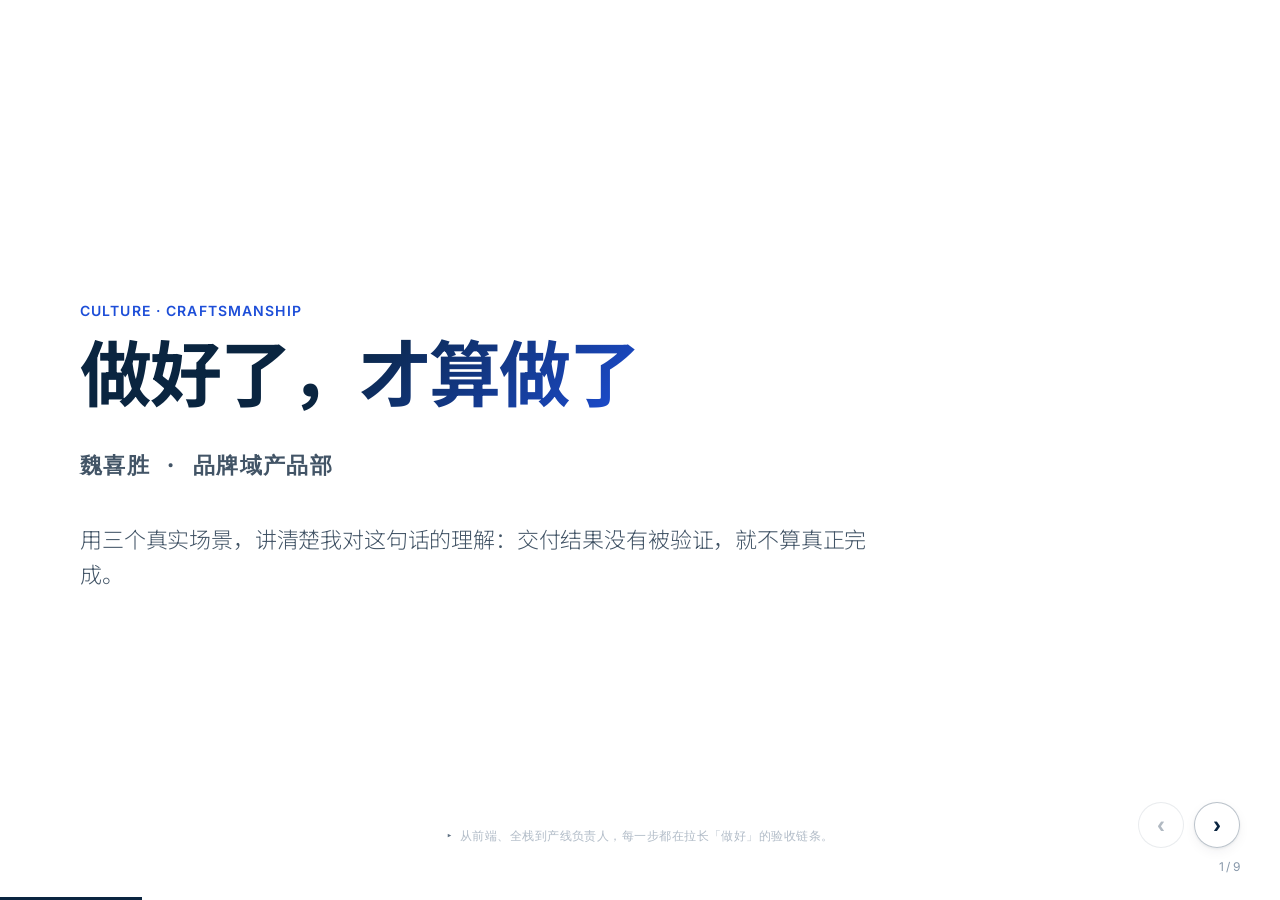
==== annual-culture-well-done/index.html @ 6f16fa6c "✨ feat: 更新现场验证和适配资源内容，提升异常处理能力 - 修改了现场验证部分，强调在正式生产时的快速问题修正和现场培训。 - 更新了适配资源的描述，强调操作手册和问题清单的重要性，以确保现场人" ====
<!DOCTYPE html>
<html lang="zh-CN" data-themes="corporate-clean,editorial-serif,minimal-white">
<head>
<meta charset="utf-8">
<meta name="viewport" content="width=device-width,initial-scale=1">
<title>做好了才算做了</title>
<link rel="stylesheet" href="../assets/fonts.css">
<link rel="stylesheet" href="../assets/base.css">
<link rel="stylesheet" id="theme-link" href="../assets/themes/corporate-clean.css">
<link rel="stylesheet" href="../assets/animations/animations.css">
<link rel="stylesheet" href="style.css">
</head>
<body class="tpl-presenter-mode-reveal">
<div class="deck">

<!-- 1 -->
<section class="slide" data-title="封面">
  <p class="speaker-cue">从前端、全栈到产线负责人，每一步都在拉长「做好」的验收链条。</p>
  <p class="kicker">culture · craftsmanship</p>
  <h1 class="h1 anim-fade-up" data-anim="fade-up">做好了，<span class="gradient-text">才算做了</span></h1>
  <p class="cover-byline mono mt-m">魏喜胜 · 品牌域产品部</p>
  <p class="lede mt-m">用三个真实场景，讲清楚我对这句话的理解：交付结果没有被验证，就不算真正完成。</p>
  <div class="deck-footer deck-footer-num-only">
    <span class="slide-number" data-current="1" data-total="9"></span>
  </div>
  <aside class="notes">
    <p>从前端到全栈，再到产线负责人，我越来越能感受到：工作不是把自己那一段做完就结束。代码写了、版本发了、文档交了，都只是过程。真正要看的，是交付结果有没有被验证，现场问题有没有减少，团队后续能不能继续复用。</p>
  </aside>
</section>

<!-- 2 -->
<section class="slide" data-title="主线">
  <p class="speaker-cue">角色边界不断扩大，交付标准也随之升级。</p>
  <p class="kicker">one line</p>
  <h2 class="h2 anim-fade-up" data-anim="fade-up">一条主线：<br><span class="accent">从完成动作，到交付结果</span></h2>
  <div class="grid g3narrow mt-l">
    <div class="card card-accent">
      <h4>前端阶段</h4>
      <p class="dim">从页面可用，走向代码质量规范，让问题在审查阶段提前暴露。</p>
    </div>
    <div class="card card-accent">
      <h4>全栈阶段</h4>
      <p class="dim">从功能实现，走向接口、部署、联调和上线检查的交付闭环。</p>
    </div>
    <div class="card card-accent">
      <h4>产线负责人阶段</h4>
      <p class="dim">从系统上线，走向现场验证、异常处理和持续响应。</p>
    </div>
  </div>
  <div class="quote-block mt-l">
    <p>我的理解是：做好不是完成动作，而是让后续环节少承接问题。</p>
  </div>
  <aside class="notes">
    <p>这几年我对“做好”的理解不是一下子变出来的，而是被一个个项目推着变的。前端阶段，不能只看页面能不能跑；全栈阶段，不能只看代码能不能写出来；到产线负责人阶段，更不能只看软件有没有装上。每往后走一步，我都发现自己需要对更完整的交付结果负责。</p>
  </aside>
</section>

<!-- 3 -->
<section class="slide" data-title="前端案例">
  <p class="speaker-cue">第一个例子：代码审查规范要进入执行，而不是停留在文档。</p>
  <p class="kicker">case 01 · frontend</p>
  <h2 class="h2 anim-fade-up" data-anim="fade-up">前端案例：<br><span class="accent">代码审查规范不能停在“发文档”</span></h2>
  <div class="compare">
    <div class="col bad">
      <h5>▼ 只做到“完成动作”</h5>
      <ul>
        <li>规范写好了，但团队只停留在“知道有这份文档”。</li>
        <li>审查时仍依赖个人经验，遗漏点不容易暴露。</li>
        <li>类似问题换个需求还会再出现一次。</li>
      </ul>
    </div>
    <div class="col good">
      <h5>▲ 推动规范进入执行</h5>
      <ul>
        <li>统一代码审查目标、流程、工具和检查清单。</li>
        <li>结合真实需求演示清单填写，减少理解偏差。</li>
        <li>试点期持续答疑和收集反馈，推动规范优化。</li>
      </ul>
    </div>
  </div>
  <div class="quote-block mt-l">
    <p>这一阶段的“做好”：把个人经验转化为团队可执行的质量规范。</p>
  </div>
  <aside class="notes">
    <p>代码审查规范这件事，如果只是把文档写出来、发到群里，就容易停留在动作完成。但真正到需求里，大家还是可能按自己的习惯审，遗漏点仍然存在。</p>
    <p>所以我没有只停在发文档，而是做了宣贯，讲目标、流程和工具，也用真实需求演示审查清单怎么填。后面试点时，有人问怎么判断、怎么记录、怎么处理边界问题，我也继续答疑和收反馈。这个例子让我意识到，前端阶段的“做好”，就是让质量规范真正进入团队执行。</p>
  </aside>
</section>

<!-- 4 -->
<section class="slide" data-title="全栈案例">
  <p class="speaker-cue">第二个例子：全栈交付要关注完整链路，不只看代码产出。</p>
  <p class="kicker">case 02 · full-stack</p>
  <h2 class="h2 anim-fade-up" data-anim="fade-up">全栈案例：<br><span class="accent">N 元换购的交付闭环</span></h2>
  <div class="compare">
    <div class="col bad">
      <h5>▼ 刚转全栈暴露的问题</h5>
      <ul>
        <li>后端接口可以实现，但初期对接口边界考虑不足。</li>
        <li>前后端独立推进，容易低估联调和排错时间。</li>
        <li>部署资料分散，遇到问题时查环境、查配置都耗时间。</li>
      </ul>
    </div>
    <div class="col good">
      <h5>▲ 补齐交付闭环</h5>
      <ul>
        <li>用 AI 提升开发效率，同时对关键逻辑逐段校验。</li>
        <li>提前梳理接口字段、异常返回和联调步骤。</li>
        <li>后续再做全栈任务时，先预留调试缓冲和上线检查。</li>
      </ul>
    </div>
  </div>
  <div class="quote-block mt-l">
    <p>这一阶段的“做好”：不只完成开发，还要把联调、部署和上线检查纳入交付范围。</p>
  </div>
  <aside class="notes">
    <p>N 元换购是我刚入新部门后的第一个全栈项目。当时我很明显感觉到，前端转全栈的难点不是“能不能写后端代码”，而是接口边界、部署环境、联调顺序这些内容有没有提前想清楚。</p>
    <p>这个项目里暴露过一些具体问题，比如调试时间预估不足、资源文档分散、问题定位链路较长。后来我用 AI 提升开发效率，但关键逻辑还是自己逐段校验；同时把接口字段、异常返回、联调步骤、上线检查这些内容补进清单里。项目按期收尾，但更重要的是，我知道下一次不能再只按“代码开发量”估交付难度。</p>
  </aside>
</section>

<!-- 5 -->
<section class="slide" data-title="石湾案例">
  <p class="speaker-cue">第三个例子：产线系统不是只管软件页面，而是要保证产品身份关系不出错。</p>
  <p class="kicker">case 03 · owner</p>
  <h2 class="h2 anim-fade-up" data-anim="fade-up">产线负责人案例：<br><span class="accent">石湾五码合一现场验证</span></h2>
  <div class="compare">
    <div class="col bad">
      <h5>▼ 现场能感知的问题</h5>
      <ul>
        <li>系统要把瓶、盒、箱、垛的编码关系采准，类似给每件产品建立“身份证关系”。</li>
        <li>1 月出现约 1700 箱数据上传失败，问题到上传阶段才暴露。</li>
        <li>箱子已经码垛后再发现异常，现场就要搬运、拆封、返工。</li>
      </ul>
    </div>
    <div class="col good">
      <h5>▲ 我当时做的处理</h5>
      <ul>
        <li>先把旧数据范围限定在 2026/1/7 - 1/8，避免无关数据干扰处理。</li>
        <li>推动异常从“上传后发现”前移到“采集/关联阶段识别”。</li>
        <li>对重码、超码等问题补充剔除、报警和重传处理，减少后段集中返工。</li>
      </ul>
    </div>
  </div>
  <aside class="notes">
    <p>石湾这个案例，如果不用产线术语讲，其实就是一件事：系统要把每瓶酒、每盒酒、每箱酒、每个垛的身份关系采准确。这个关系一错，后面不是页面报个错那么简单，而是现场可能要拆箱、换箱、重新采集、重新上传。</p>
    <p>复盘里有一个很典型的片段：1 月 7 日到 8 日，工厂反馈有大批量纸箱数据上传失败，后来确认大约 1700 箱受影响。最麻烦的是，问题不是在采集时马上暴露，而是到上传阶段才集中暴露；这时很多箱子已经码垛，现场要搬运、拆封、返工。这个片段让我特别明显地感受到，产线项目的“做好”不是系统能跑起来，而是异常要尽量前置识别，不能把返工成本留给现场。</p>
  </aside>
</section>

<!-- 6 -->
<section class="slide" data-title="石湾关键动作">
  <p class="speaker-cue">定义问题、厘清边界、适配资源，最后都要让现场少返工、少停顿。</p>
  <p class="kicker">shiwan · key actions</p>
  <h2 class="h2 anim-fade-up" data-anim="fade-up">石湾案例重点：<br><span class="accent">把风险留在上线前</span></h2>
  <div class="grid g3narrow mt-l">
    <div class="card card-accent">
      <h4>① 厘清边界</h4>
      <p class="dim">1 号机设备关系不透明，暂不全量替换；先确保 2 号机可稳定生产。</p>
    </div>
    <div class="card card-accent">
      <h4>② 现场验证</h4>
      <p class="dim">正式跟产当天，围绕高频操作、扫码枪、首箱剔除等问题现场验证并快速修正。</p>
    </div>
    <div class="card card-accent">
      <h4>③ 适配资源</h4>
      <p class="dim">用操作手册、问题清单、午休窗口更新和跟产响应，把交付延伸到现场可持续使用。</p>
    </div>
  </div>
  <div class="quote-block mt-l">
    <p>这一阶段的“做好”：不是功能越多越好，而是让现场少返工、少停顿、少误操作。</p>
  </div>
  <aside class="notes">
    <p>第一类动作是厘清边界。理想上全量替换当然更完整，但 1 号机和电眼、裹包机、现场节拍耦合太深，关键条件没有完全看清。这个时候如果硬上，表面上是完成目标，实际是把风险推给生产。所以我选择先不全量替换，先确保 2 号机可稳定生产。</p>
    <p>第二类动作是现场验证。4 月 1 日正式生产时，我提前到厂更新版本、导入码包，并做了简单培训。当天发现几个很真实的问题：数据替换频繁输入密码会拖慢效率，取消关联弹窗没有自动聚焦会让工人以为输入无效，扫码枪现场使用异常时先人工输入兜底，再利用午休停产窗口修复并更新版本。这些问题都不大，但都直接影响现场使用体验。</p>
    <p>第三类动作是适配资源。软件装上只是开始，还要有操作手册、问题清单、跟产反馈和后续响应。石湾让我真正明白，工业软件不是界面做得完整就算交付，真正关键的是现场人员能顺手使用，异常出现时有人接、有人跟、有人处理。</p>
  </aside>
</section>

<!-- 7 -->
<section class="slide" data-title="信任">
  <p class="speaker-cue">客户是否继续参照，是对交付质量很直接的反馈。</p>
  <p class="kicker">result</p>
  <h2 class="h2 anim-fade-up" data-anim="fade-up">后续项目给了一个<br><span class="accent">明确反馈</span></h2>
  <div class="list-card mt-l">
    <h4>合同里的要求</h4>
    <ul>
      <li>客户新产线合同中明确要求：<strong>软件 UI 及基本功能参照石湾小酒线五码合一软件</strong>。</li>
      <li>这不是口头表扬，而是后续项目直接写进要求里的参照。</li>
      <li>对团队而言，石湾也成为后续产线方案继续优化的基础。</li>
    </ul>
  </div>
  <div class="quote-block mt-l">
    <p>一次交付如果能被后续项目参照，说明它留下了可验证、可延续的结果。</p>
  </div>
  <aside class="notes">
    <p>石湾做完之后，后续新产线合同里出现了一个很具体的信号：软件 UI 和基本功能参照石湾小酒线五码合一软件。这个反馈比一句“做得不错”更实在，因为它写进了后续项目要求里。</p>
    <p>它不代表石湾已经完美，但说明这次交付留下了可以被客户和团队继续使用的结果。对我来说，这就是“做好了才算做了”比较落地的反馈。</p>
  </aside>
</section>

<!-- 8 -->
<section class="slide" data-title="方法">
  <p class="speaker-cue">回到米多人的基本方法：定义问题、厘清边界、适配资源。</p>
  <p class="kicker">principle</p>
  <h2 class="h2 anim-fade-up" data-anim="fade-up">回到三个基本动作：<br><span class="accent">定义问题 · 厘清边界 · 适配资源</span></h2>
  <div class="grid g3narrow mt-l">
    <div class="card card-accent">
      <h4>定义问题</h4>
      <p class="dim">先判断真正要解决的是代码问题、联调问题，还是现场结果问题。</p>
    </div>
    <div class="card card-accent">
      <h4>厘清边界</h4>
      <p class="dim">哪些必须负责到底，哪些需要阶段推进，先讲清楚再执行。</p>
    </div>
    <div class="card card-accent">
      <h4>适配资源</h4>
      <p class="dim">到厂几个人、做几条线、哪些远程支持，资源要服务于关键目标。</p>
    </div>
  </div>
  <aside class="notes">
    <p>如果把前面三个案例收回来，其实还是回到米多人的三个基本动作：定义问题、厘清边界、适配资源。第一，先判断真正要解决的是代码问题、联调问题，还是现场结果问题。第二，哪些必须负责到底，哪些需要阶段推进，要在执行前说清楚。第三，资源投入要服务于关键目标，不能只用“多带人更稳”来替代判断。</p>
  </aside>
</section>

<!-- 9 -->
<section class="slide" data-title="共勉">
  <p class="speaker-cue">以结果为尺，以本分为底。</p>
  <p class="kicker">closing</p>
  <h2 class="h2 anim-fade-up" data-anim="fade-up">与各位共勉</h2>
  <div class="list-card mt-l">
    <h4>三条提醒</h4>
    <ul>
      <li><strong>做好了才算做了</strong>：以结果验收交付，而不是以动作解释过程。</li>
      <li><strong>问题到我为止</strong>：在职责范围内，多向前接住一层结果。</li>
      <li><strong>发现错误就马上改</strong>：越靠近现场，拖延的代价越高。</li>
    </ul>
  </div>
  <p class="lede mt-l">这就是我现在对<strong>做好了才算做了</strong>的理解。感谢大家。</p>
  <div class="deck-footer deck-footer-num-only">
    <span class="slide-number" data-current="9" data-total="9"></span>
  </div>
  <aside class="notes">
    <p>最后我想把这句话落回到三件事：以结果验收交付，而不是以动作解释过程；在职责范围内，多向前接住一层结果；发现错误就马上改，因为越靠近现场，拖延的代价越高。</p>
    <p>这就是我现在对“做好了才算做了”的理解。谢谢大家。</p>
  </aside>
</section>

</div>
<script src="../assets/runtime.js"></script>
</body>
</html>
---- assets/fonts.css ----
/* html-ppt :: shared webfonts */
@import url('https://fonts.googleapis.com/css2?family=Inter:wght@200;300;400;500;600;700;800;900&display=swap');
@import url('https://fonts.googleapis.com/css2?family=Noto+Sans+SC:wght@200;300;400;500;600;700;900&display=swap');
@import url('https://fonts.googleapis.com/css2?family=Noto+Serif+SC:wght@300;400;600;700&display=swap');
@import url('https://fonts.googleapis.com/css2?family=JetBrains+Mono:wght@400;500;700&display=swap');
@import url('https://fonts.googleapis.com/css2?family=Playfair+Display:ital,wght@0,400;0,600;0,800;1,400&display=swap');
@import url('https://fonts.googleapis.com/css2?family=Space+Grotesk:wght@300;400;500;600;700&display=swap');
@import url('https://fonts.googleapis.com/css2?family=IBM+Plex+Mono:wght@300;400;500;700&display=swap');
@import url('https://fonts.googleapis.com/css2?family=Archivo+Black&display=swap');
---- assets/base.css ----
/* html-ppt :: base.css — reset + shared tokens + layout primitives */
/* Default tokens. Themes in assets/themes/*.css override the :root block. */
:root {
  --bg: #ffffff;
  --bg-soft: #f7f7f8;
  --surface: #ffffff;
  --surface-2: #f2f2f4;
  --border: rgba(0,0,0,.08);
  --border-strong: rgba(0,0,0,.16);
  --text-1: #111216;
  --text-2: #55596a;
  --text-3: #8a8f9e;
  --accent: #3b6cff;
  --accent-2: #7a5cff;
  --accent-3: #ff5c8a;
  --good: #1aaf6c;
  --warn: #f5a524;
  --bad:  #e0445a;
  --grad: linear-gradient(135deg,#3b6cff,#7a5cff 55%,#ff5c8a);
  --grad-soft: linear-gradient(135deg,#eef2ff,#f5ecff 55%,#ffeef5);
  --radius: 18px;
  --radius-sm: 12px;
  --radius-lg: 26px;
  --shadow: 0 10px 30px rgba(18,24,40,.08), 0 2px 6px rgba(18,24,40,.04);
  --shadow-lg: 0 24px 60px rgba(18,24,40,.14), 0 6px 16px rgba(18,24,40,.06);
  --font-sans: 'Inter','Noto Sans SC',-apple-system,BlinkMacSystemFont,Helvetica,Arial,sans-serif;
  --font-serif: 'Playfair Display','Noto Serif SC',Georgia,serif;
  --font-mono: 'JetBrains Mono','IBM Plex Mono',SFMono-Regular,Menlo,monospace;
  --font-display: var(--font-sans);
  --letter-tight: -.03em;
  --letter-normal: -.01em;
  --ease: cubic-bezier(.4,0,.2,1);
}

*,*::before,*::after{box-sizing:border-box}
html,body{margin:0;padding:0;background:var(--bg);color:var(--text-1);
  font-family:var(--font-sans);font-weight:400;line-height:1.6;
  -webkit-font-smoothing:antialiased;-moz-osx-font-smoothing:grayscale;
  letter-spacing:var(--letter-normal)}
img,svg,video{max-width:100%;display:block}
a{color:var(--accent);text-decoration:none}
a:hover{text-decoration:underline}
code,kbd,pre,samp{font-family:var(--font-mono)}

/* ================= SLIDE SYSTEM ================= */
.deck{position:relative;width:100vw;height:100vh;overflow:hidden;background:var(--bg)}
.slide{
  position:absolute;inset:0;
  display:flex;flex-direction:column;justify-content:center;
  padding:72px 96px;
  box-sizing:border-box;
  opacity:0;pointer-events:none;
  transition:opacity .5s var(--ease), transform .5s var(--ease);
  transform:translateX(30px);
  overflow:hidden;
}
.slide.is-active{opacity:1;pointer-events:auto;transform:translateX(0);z-index:2}
.slide.is-prev{transform:translateX(-30px)}

/* single-page standalone (used when a layout file is opened directly) */
body.single .slide{position:relative;width:100vw;height:100vh;opacity:1;transform:none;pointer-events:auto}

/* ================= TYPOGRAPHY ================= */
.eyebrow{font-size:13px;font-weight:500;letter-spacing:.16em;text-transform:uppercase;color:var(--text-3)}
.kicker{font-size:14px;font-weight:600;color:var(--accent);letter-spacing:.08em;text-transform:uppercase}
h1.title,.h1{font-family:var(--font-display);font-size:72px;line-height:1.05;font-weight:800;letter-spacing:var(--letter-tight);margin:0 0 18px;color:var(--text-1)}
h2.title,.h2{font-family:var(--font-display);font-size:54px;line-height:1.1;font-weight:700;letter-spacing:var(--letter-tight);margin:0 0 14px}
h3,.h3{font-size:32px;line-height:1.2;font-weight:600;letter-spacing:var(--letter-normal);margin:0 0 10px}
h4,.h4{font-size:22px;line-height:1.3;font-weight:600;margin:0 0 8px}
.lede{font-size:22px;line-height:1.55;color:var(--text-2);font-weight:300;max-width:62ch}
.dim{color:var(--text-2)}
.dim2{color:var(--text-3)}
.mono{font-family:var(--font-mono)}
.serif{font-family:var(--font-serif)}
.gradient-text{background:var(--grad);-webkit-background-clip:text;background-clip:text;-webkit-text-fill-color:transparent;color:transparent}

/* ================= LAYOUT PRIMITIVES ================= */
.stack>*+*{margin-top:14px}
.row{display:flex;gap:24px;align-items:center}
.row.wrap{flex-wrap:wrap}
.grid{display:grid;gap:24px}
.g2{grid-template-columns:repeat(2,1fr)}
.g3{grid-template-columns:repeat(3,1fr)}
.g4{grid-template-columns:repeat(4,1fr)}
.center{display:flex;align-items:center;justify-content:center;text-align:center}
.fill{flex:1}
.sp-t{padding-top:24px}.sp-b{padding-bottom:24px}
.mt-s{margin-top:8px}.mt-m{margin-top:18px}.mt-l{margin-top:32px}
.mb-s{margin-bottom:8px}.mb-m{margin-bottom:18px}.mb-l{margin-bottom:32px}

/* ================= CARDS ================= */
.card{background:var(--surface);border:1px solid var(--border);border-radius:var(--radius);
  padding:26px 28px;box-shadow:var(--shadow);position:relative;overflow:hidden}
.card-soft{background:var(--surface-2);border:1px solid var(--border)}
.card-outline{background:transparent;border:1.5px solid var(--border-strong);box-shadow:none}
.card-accent{background:var(--surface);border-top:3px solid var(--accent)}
.card-hover{transition:transform .3s var(--ease),box-shadow .3s var(--ease)}
.card-hover:hover{transform:translateY(-4px);box-shadow:var(--shadow-lg)}

.pill{display:inline-block;padding:4px 12px;border-radius:999px;font-size:12px;font-weight:500;
  background:var(--surface-2);color:var(--text-2);border:1px solid var(--border)}
.pill-accent{background:color-mix(in srgb,var(--accent) 12%,transparent);color:var(--accent);border-color:color-mix(in srgb,var(--accent) 28%,transparent)}

/* ================= BARS / DIVIDERS ================= */
.divider{height:1px;background:var(--border);width:100%}
.divider-accent{height:3px;width:72px;background:var(--accent);border-radius:2px}

/* ================= CHROME (header/footer/progress) ================= */
.deck-header{position:absolute;top:24px;left:40px;right:40px;display:flex;align-items:center;justify-content:space-between;
  font-size:12px;color:var(--text-3);letter-spacing:.12em;text-transform:uppercase;z-index:10;pointer-events:none}
.deck-footer{position:absolute;bottom:24px;left:40px;right:40px;display:flex;align-items:center;justify-content:space-between;
  font-size:12px;color:var(--text-3);z-index:10;pointer-events:none}
.slide-number::before{content:attr(data-current)}
.slide-number::after{content:" / " attr(data-total)}
.progress-bar{position:fixed;left:0;right:0;bottom:0;height:3px;background:transparent;z-index:20}
.progress-bar > span{display:block;height:100%;width:0;background:var(--accent);transition:width .3s var(--ease)}
.deck-nav{
  position:fixed;
  bottom:52px;
  right:max(40px,env(safe-area-inset-right,0px));
  z-index:25;
  display:flex;
  gap:10px;
  align-items:center;
  pointer-events:none;
}
.deck-nav .deck-nav-btn{
  pointer-events:auto;
  width:46px;height:46px;
  padding:0;
  border-radius:999px;
  border:1px solid var(--border-strong);
  background:color-mix(in srgb,var(--surface) 86%,transparent);
  color:var(--text-1);
  font-size:24px;
  line-height:1;
  font-weight:600;
  cursor:pointer;
  display:flex;align-items:center;justify-content:center;
  box-shadow:var(--shadow);
  backdrop-filter:blur(10px);
  -webkit-backdrop-filter:blur(10px);
  transition:background .2s var(--ease),border-color .2s var(--ease),transform .15s var(--ease);
  user-select:none;
  -webkit-tap-highlight-color:transparent;
}
.deck-nav .deck-nav-btn:hover:not(:disabled){
  background:color-mix(in srgb,var(--accent) 14%,var(--surface));
  border-color:color-mix(in srgb,var(--accent) 35%,var(--border-strong));
}
.deck-nav .deck-nav-btn:active:not(:disabled){transform:scale(.96)}
.deck-nav .deck-nav-btn:focus-visible{
  outline:2px solid var(--accent);
  outline-offset:2px;
}
.deck-nav .deck-nav-btn:disabled{
  opacity:.32;
  cursor:not-allowed;
  box-shadow:none;
}

/* ================= PRESENTER / OVERVIEW ================= */
.notes{display:none!important}
.notes-overlay{position:fixed;inset:auto 0 0 0;max-height:42vh;background:rgba(20,22,30,.95);color:#e8ebf4;
  padding:20px 32px;font-size:16px;line-height:1.6;border-top:1px solid rgba(255,255,255,.1);transform:translateY(100%);
  transition:transform .3s var(--ease);z-index:40;overflow:auto;font-family:var(--font-sans)}
.notes-overlay.open{transform:translateY(0)}
.overview{position:fixed;inset:0;background:rgba(10,12,18,.92);backdrop-filter:blur(12px);z-index:50;
  display:none;padding:40px;overflow:auto}
.overview.open{display:grid;grid-template-columns:repeat(4,1fr);gap:20px;align-content:start}
.overview .thumb{background:var(--surface);border:1px solid var(--border);border-radius:12px;
  aspect-ratio:16/9;overflow:hidden;cursor:pointer;position:relative;color:var(--text-1);padding:16px;
  font-size:11px;transition:transform .2s var(--ease)}
.overview .thumb:hover{transform:scale(1.04)}
.overview .thumb .n{position:absolute;top:8px;left:10px;font-weight:700;font-size:14px;color:var(--text-3)}
.overview .thumb .t{position:absolute;bottom:10px;left:14px;right:14px;font-weight:600;color:var(--text-1)}

/* ================= PRESENTER VIEW ================= */
/* Presenter view opens in a separate popup window (S key).
 * All presenter styles are self-contained in the popup HTML generated by runtime.js.
 * The audience window (this file) is NOT affected — it stays as normal deck view.
 * Only the .notes class below is needed to hide speaker notes from audience. */

/* ================= UTILITY ================= */
.hidden{display:none!important}
.nowrap{white-space:nowrap}
.tr{text-align:right}.tc{text-align:center}.tl{text-align:left}
.uppercase{text-transform:uppercase;letter-spacing:.12em}

/* ================= PRINT ================= */
@media print{
  .slide{position:relative;opacity:1!important;transform:none!important;page-break-after:always;height:100vh}
  .deck-header,.deck-footer,.progress-bar,.deck-nav,.notes-overlay,.overview{display:none!important}
}
---- assets/themes/corporate-clean.css ----
/* theme: corporate-clean — 企业商务 */
:root{
  --bg:#ffffff;--bg-soft:#f5f7fa;--surface:#ffffff;--surface-2:#f0f3f7;
  --border:rgba(10,37,64,.12);--border-strong:rgba(10,37,64,.28);
  --text-1:#0a2540;--text-2:#425466;--text-3:#8898aa;
  --accent:#0a2540;--accent-2:#1d4ed8;--accent-3:#64748b;
  --good:#0e9f6e;--warn:#d97706;--bad:#dc2626;
  --grad:linear-gradient(135deg,#0a2540,#1d4ed8);
  --grad-soft:linear-gradient(135deg,#f0f4fb,#e4ecf7);
  --radius:6px;--radius-sm:4px;--radius-lg:10px;
  --shadow:0 1px 3px rgba(10,37,64,.08),0 4px 12px rgba(10,37,64,.05);
  --shadow-lg:0 4px 12px rgba(10,37,64,.1),0 16px 40px rgba(10,37,64,.08);
  --font-sans:'Inter','Noto Sans SC',sans-serif;
  --font-display:'Inter','Noto Sans SC',sans-serif;
}
.card{border:1px solid var(--border)}
.divider-accent{background:var(--accent);height:3px;width:56px}
.kicker{color:var(--accent-2)}
h1.title,h2.title,.h1,.h2{font-weight:700;color:var(--accent)}
---- assets/animations/animations.css ----
/* html-ppt :: animations.css
 * Apply by adding class="anim-<name>" or data-anim="<name>".
 * Durations are deliberately snappy; tweak --anim-dur per element.
 */
:root{--anim-dur:.7s;--anim-ease:cubic-bezier(.4,0,.2,1)}

/* ---------- FADE DIRECTIONALS ---------- */
@keyframes kf-fade-up{from{opacity:0;transform:translateY(32px)}to{opacity:1;transform:none}}
@keyframes kf-fade-down{from{opacity:0;transform:translateY(-32px)}to{opacity:1;transform:none}}
@keyframes kf-fade-left{from{opacity:0;transform:translateX(-40px)}to{opacity:1;transform:none}}
@keyframes kf-fade-right{from{opacity:0;transform:translateX(40px)}to{opacity:1;transform:none}}
.anim-fade-up{animation:kf-fade-up var(--anim-dur) var(--anim-ease) both}
.anim-fade-down{animation:kf-fade-down var(--anim-dur) var(--anim-ease) both}
.anim-fade-left{animation:kf-fade-left var(--anim-dur) var(--anim-ease) both}
.anim-fade-right{animation:kf-fade-right var(--anim-dur) var(--anim-ease) both}

/* ---------- RISE / DROP / ZOOM / BLUR / GLITCH ---------- */
@keyframes kf-rise{from{opacity:0;transform:translateY(60px) scale(.97);filter:blur(6px)}to{opacity:1;transform:none;filter:none}}
@keyframes kf-drop{from{opacity:0;transform:translateY(-60px) scale(.97)}to{opacity:1;transform:none}}
@keyframes kf-zoom{0%{opacity:0;transform:scale(.6)}60%{transform:scale(1.04)}100%{opacity:1;transform:scale(1)}}
@keyframes kf-blur{from{opacity:0;filter:blur(18px)}to{opacity:1;filter:none}}
@keyframes kf-glitch{0%{opacity:0;transform:translateX(0);clip-path:inset(0 0 0 0)}
  20%{opacity:1;transform:translateX(-6px);clip-path:inset(20% 0 30% 0)}
  40%{transform:translateX(4px);clip-path:inset(50% 0 10% 0)}
  60%{transform:translateX(-3px);clip-path:inset(10% 0 60% 0)}
  80%{transform:translateX(2px);clip-path:inset(0 0 0 0)}
  100%{opacity:1;transform:none}}
.anim-rise-in{animation:kf-rise .9s var(--anim-ease) both}
.anim-drop-in{animation:kf-drop .8s var(--anim-ease) both}
.anim-zoom-pop{animation:kf-zoom .7s cubic-bezier(.22,1.3,.36,1) both}
.anim-blur-in{animation:kf-blur .8s var(--anim-ease) both}
.anim-glitch-in{animation:kf-glitch .8s steps(5,end) both}

/* ---------- TYPEWRITER ---------- */
.anim-typewriter{display:inline-block;overflow:hidden;white-space:nowrap;border-right:2px solid currentColor;
  width:0;animation:kf-type 2.4s steps(40,end) forwards, kf-caret 1s step-end infinite}
@keyframes kf-type{to{width:100%}}
@keyframes kf-caret{50%{border-color:transparent}}

/* ---------- GLOW / SHIMMER / GRADIENT-FLOW ---------- */
@keyframes kf-neon{0%,100%{text-shadow:0 0 8px var(--accent),0 0 20px var(--accent)}
  50%{text-shadow:0 0 16px var(--accent),0 0 40px var(--accent),0 0 80px var(--accent)}}
.anim-neon-glow{animation:kf-neon 2s ease-in-out infinite}

.anim-shimmer-sweep{position:relative;overflow:hidden}
.anim-shimmer-sweep::after{content:"";position:absolute;inset:0;
  background:linear-gradient(110deg,transparent 40%,rgba(255,255,255,.55) 50%,transparent 60%);
  transform:translateX(-100%);animation:kf-shimmer 2.4s var(--anim-ease) infinite}
@keyframes kf-shimmer{to{transform:translateX(100%)}}

.anim-gradient-flow{background:linear-gradient(90deg,var(--accent),var(--accent-2,var(--accent)),var(--accent-3,var(--accent)),var(--accent));
  background-size:300% 100%;-webkit-background-clip:text;background-clip:text;color:transparent;-webkit-text-fill-color:transparent;
  animation:kf-gradflow 4s linear infinite}
@keyframes kf-gradflow{to{background-position:300% 0}}

/* ---------- STAGGER LIST ---------- */
.anim-stagger-list > *{opacity:0;animation:kf-rise .65s var(--anim-ease) both}
.anim-stagger-list > *:nth-child(1){animation-delay:.05s}
.anim-stagger-list > *:nth-child(2){animation-delay:.15s}
.anim-stagger-list > *:nth-child(3){animation-delay:.25s}
.anim-stagger-list > *:nth-child(4){animation-delay:.35s}
.anim-stagger-list > *:nth-child(5){animation-delay:.45s}
.anim-stagger-list > *:nth-child(6){animation-delay:.55s}
.anim-stagger-list > *:nth-child(7){animation-delay:.65s}
.anim-stagger-list > *:nth-child(8){animation-delay:.75s}
.anim-stagger-list > *:nth-child(n+9){animation-delay:.85s}

/* ---------- COUNTER-UP (JS-driven, marker class only) ---------- */
.counter{font-variant-numeric:tabular-nums}

/* ---------- SVG PATH DRAW ---------- */
.anim-path-draw path,.anim-path-draw line,.anim-path-draw polyline,.anim-path-draw circle,.anim-path-draw rect{
  stroke-dasharray:1000;stroke-dashoffset:1000;animation:kf-draw 2s var(--anim-ease) forwards}
@keyframes kf-draw{to{stroke-dashoffset:0}}

/* ---------- PARALLAX TILT (hover) ---------- */
.anim-parallax-tilt{transform-style:preserve-3d;transition:transform .4s var(--anim-ease)}
.anim-parallax-tilt:hover{transform:perspective(900px) rotateX(6deg) rotateY(-8deg) translateZ(10px)}

/* ---------- CARD FLIP 3D ---------- */
@keyframes kf-flip{from{transform:perspective(1200px) rotateY(-90deg);opacity:0}
  to{transform:perspective(1200px) rotateY(0);opacity:1}}
.anim-card-flip-3d{animation:kf-flip .9s var(--anim-ease) both;transform-style:preserve-3d;backface-visibility:hidden}

/* ---------- CUBE ROTATE 3D ---------- */
@keyframes kf-cube{from{transform:perspective(1200px) rotateX(20deg) rotateY(-90deg) translateZ(-200px);opacity:0}
  to{transform:perspective(1200px) rotateX(0) rotateY(0) translateZ(0);opacity:1}}
.anim-cube-rotate-3d{animation:kf-cube 1s var(--anim-ease) both}

/* ---------- PAGE TURN 3D ---------- */
@keyframes kf-pageturn{from{transform:perspective(1600px) rotateY(-85deg);transform-origin:left center;opacity:0}
  to{transform:perspective(1600px) rotateY(0);opacity:1}}
.anim-page-turn-3d{animation:kf-pageturn 1s var(--anim-ease) both;transform-origin:left center}

/* ---------- PERSPECTIVE ZOOM ---------- */
@keyframes kf-pzoom{from{opacity:0;transform:perspective(1400px) translateZ(-400px) rotateX(12deg)}
  to{opacity:1;transform:none}}
.anim-perspective-zoom{animation:kf-pzoom 1s var(--anim-ease) both}

/* ---------- MARQUEE SCROLL ---------- */
.anim-marquee-scroll{display:flex;gap:48px;white-space:nowrap;animation:kf-marquee 20s linear infinite}
@keyframes kf-marquee{from{transform:translateX(0)}to{transform:translateX(-50%)}}

/* ---------- KEN BURNS ---------- */
@keyframes kf-kenburns{0%{transform:scale(1) translate(0,0)}100%{transform:scale(1.15) translate(-2%,-1%)}}
.anim-kenburns{animation:kf-kenburns 14s ease-in-out infinite alternate}

/* ---------- CONFETTI BURST (pseudo — pure CSS sparkles) ---------- */
.anim-confetti-burst{position:relative}
.anim-confetti-burst::before,.anim-confetti-burst::after{
  content:"";position:absolute;top:50%;left:50%;width:8px;height:8px;border-radius:50%;
  background:var(--accent);box-shadow:
    20px -30px 0 var(--accent-2,var(--accent)),-25px -20px 0 var(--accent-3,var(--accent)),
    30px 20px 0 var(--good,#1aaf6c),-30px 25px 0 var(--warn,#f5a524),
    40px -10px 0 var(--bad,#e0445a),-45px 0 0 var(--accent),
    10px 40px 0 var(--accent-2,var(--accent)),-15px -40px 0 var(--accent-3,var(--accent));
  opacity:0;animation:kf-confetti 1.2s var(--anim-ease) forwards}
.anim-confetti-burst::after{animation-delay:.15s;transform:rotate(45deg)}
@keyframes kf-confetti{0%{opacity:0;transform:scale(.2)}30%{opacity:1}100%{opacity:0;transform:scale(2.2)}}

/* ---------- SPOTLIGHT ---------- */
@keyframes kf-spot{0%{clip-path:circle(0% at 50% 50%)}100%{clip-path:circle(140% at 50% 50%)}}
.anim-spotlight{animation:kf-spot 1.1s var(--anim-ease) both}

/* ---------- MORPH SHAPE (SVG) ---------- */
.anim-morph-shape path{animation:kf-morph 6s ease-in-out infinite alternate}
@keyframes kf-morph{0%{d:path("M60,120 Q120,20 180,120 T300,120")}
  100%{d:path("M60,120 Q120,220 180,120 T300,120")}}

/* ---------- RIPPLE REVEAL ---------- */
@keyframes kf-ripple{0%{clip-path:circle(0% at 20% 80%);opacity:.4}
  100%{clip-path:circle(160% at 20% 80%);opacity:1}}
.anim-ripple-reveal{animation:kf-ripple 1.2s var(--anim-ease) both}

/* reduced motion */
@media (prefers-reduced-motion: reduce){
  [class*="anim-"]{animation:none!important;transition:none!important}
}
---- annual-culture-well-done/style.css ----
/* 文化主题演讲「做好了才算做了」deck */

.tpl-presenter-mode-reveal .accent {
  color: var(--accent);
  font-weight: 700;
}

/* 署名仅保留封面一处时，致谢页页脚仅右对齐页码 */
.tpl-presenter-mode-reveal .deck-footer-num-only {
  justify-content: flex-end;
}

/* 封面姓名 / 部门（仅此一处署名） */
.tpl-presenter-mode-reveal .cover-byline {
  font-size: clamp(17px, 2.1vw, 22px);
  font-weight: 600;
  color: var(--text-2);
  letter-spacing: 0.06em;
}

.tpl-presenter-mode-reveal .agenda-row {
  display: flex;
  gap: 18px;
  align-items: flex-start;
  padding: 14px 0;
  border-bottom: 1px solid var(--border);
}
.tpl-presenter-mode-reveal .agenda-row:last-child {
  border-bottom: none;
}
.tpl-presenter-mode-reveal .agenda-row .num {
  flex-shrink: 0;
  width: 2em;
  font-family: var(--font-mono, monospace);
  font-size: 13px;
  font-weight: 700;
  color: var(--accent);
  letter-spacing: 0.06em;
  padding-top: 2px;
}
.tpl-presenter-mode-reveal .agenda-row .t {
  font-size: 19px;
  color: var(--text-2);
  line-height: 1.45;
  font-weight: 500;
}

.tpl-presenter-mode-reveal .compare {
  display: grid;
  grid-template-columns: 1fr 1fr;
  gap: 20px;
  margin-top: 22px;
}
.tpl-presenter-mode-reveal .compare .col {
  border: 1px solid var(--border);
  border-radius: 12px;
  padding: 20px 22px;
  background: var(--surface);
}
.tpl-presenter-mode-reveal .compare .col.bad {
  border-top: 4px solid var(--bad);
}
.tpl-presenter-mode-reveal .compare .col.good {
  border-top: 4px solid var(--good);
}
.tpl-presenter-mode-reveal .compare h5 {
  margin: 0 0 12px;
  font-size: 15px;
  letter-spacing: 0.04em;
  text-transform: uppercase;
  font-family: var(--font-mono, monospace);
}
.tpl-presenter-mode-reveal .compare .bad h5 {
  color: var(--bad);
}
.tpl-presenter-mode-reveal .compare .good h5 {
  color: var(--good);
}
.tpl-presenter-mode-reveal .compare ul {
  margin: 0;
  padding-left: 20px;
}
.tpl-presenter-mode-reveal .compare li {
  font-size: 15px;
  color: var(--text-2);
  line-height: 1.65;
  margin-bottom: 8px;
}

.tpl-presenter-mode-reveal .grid.g3narrow {
  grid-template-columns: repeat(3, 1fr);
  gap: 20px;
}
@media (max-width: 1200px) {
  .tpl-presenter-mode-reveal .grid.g3narrow {
    grid-template-columns: 1fr;
  }
}

.tpl-presenter-mode-reveal .quote-block {
  border-left: 4px solid var(--accent);
  padding: 16px 24px;
  margin-top: 28px;
  background: var(--surface-2);
  border-radius: 0 12px 12px 0;
}
.tpl-presenter-mode-reveal .quote-block p {
  margin: 0;
  font-size: 20px;
  line-height: 1.58;
  color: var(--text-1);
  font-weight: 500;
}

.tpl-presenter-mode-reveal .list-card {
  border: 1px solid var(--border);
  border-radius: 12px;
  padding: 22px 24px;
  background: var(--surface);
  height: 100%;
}
.tpl-presenter-mode-reveal .list-card h4 {
  margin: 0 0 12px;
  font-size: 17px;
  color: var(--text-1);
}
.tpl-presenter-mode-reveal .list-card ul {
  margin: 0;
  padding-left: 0;
  list-style: none;
}
.tpl-presenter-mode-reveal .list-card li {
  font-size: 15px;
  color: var(--text-2);
  line-height: 1.65;
  padding-left: 18px;
  margin-bottom: 8px;
  position: relative;
}
.tpl-presenter-mode-reveal .list-card li::before {
  content: "•";
  position: absolute;
  left: 0;
  color: var(--accent);
  font-weight: 700;
}

.tpl-presenter-mode-reveal .speaker-cue {
  position: absolute;
  bottom: 22px;
  left: 80px;
  right: 80px;
  font-size: 11.5px;
  font-family: var(--font-mono, monospace);
  color: var(--text-3);
  letter-spacing: 0.04em;
  text-align: center;
  opacity: 0.65;
  pointer-events: none;
  margin: 0;
  line-height: 1.5;
}
.tpl-presenter-mode-reveal .speaker-cue::before {
  content: "▸";
  color: var(--accent);
  font-weight: 700;
  margin-right: 6px;
}
.tpl-presenter-mode-reveal .speaker-cue strong {
  color: var(--accent);
}

.tpl-presenter-mode-reveal .slide {
  padding: 56px 80px;
}
.tpl-presenter-mode-reveal .slide:has(.deck-footer) .speaker-cue {
  bottom: 56px;
}

.tpl-presenter-mode-reveal .badge-row {
  display: flex;
  flex-wrap: wrap;
  gap: 10px;
  margin-top: 22px;
}
.tpl-presenter-mode-reveal .badge-row .pill {
  font-size: 13px;
}
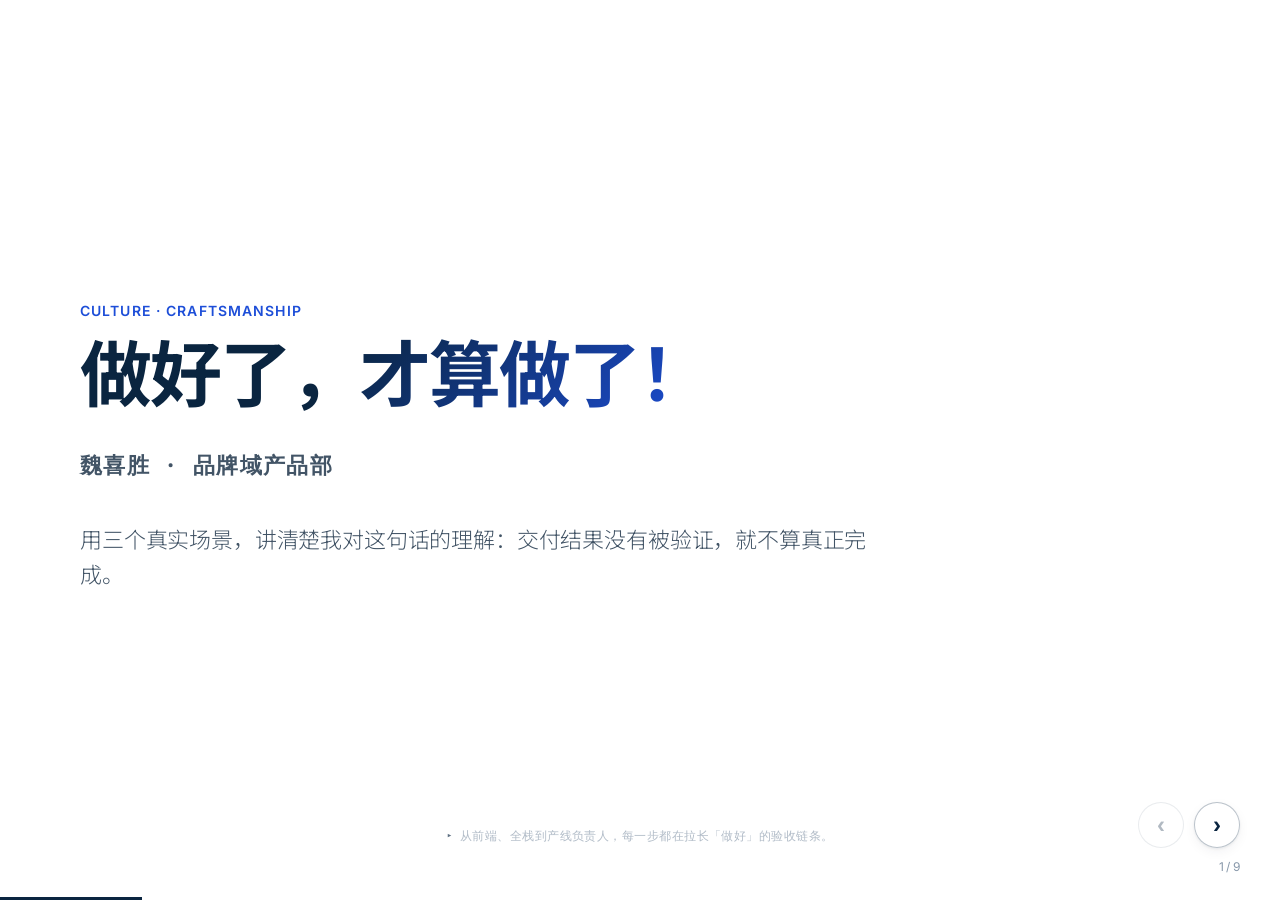
==== commit 09016d10: "✨ fix: 更新演讲标题" ====
--- a/annual-culture-well-done/index.html
+++ b/annual-culture-well-done/index.html
@@ -17,7 +17,7 @@
 <section class="slide" data-title="封面">
   <p class="speaker-cue">从前端、全栈到产线负责人，每一步都在拉长「做好」的验收链条。</p>
   <p class="kicker">culture · craftsmanship</p>
-  <h1 class="h1 anim-fade-up" data-anim="fade-up">做好了，<span class="gradient-text">才算做了</span></h1>
+  <h1 class="h1 anim-fade-up" data-anim="fade-up">做好了，<span class="gradient-text">才算做了！</span></h1>
   <p class="cover-byline mono mt-m">魏喜胜 · 品牌域产品部</p>
   <p class="lede mt-m">用三个真实场景，讲清楚我对这句话的理解：交付结果没有被验证，就不算真正完成。</p>
   <div class="deck-footer deck-footer-num-only">
@@ -123,28 +123,28 @@
 <section class="slide" data-title="石湾案例">
   <p class="speaker-cue">第三个例子：产线系统不是只管软件页面，而是要保证产品身份关系不出错。</p>
   <p class="kicker">case 03 · owner</p>
-  <h2 class="h2 anim-fade-up" data-anim="fade-up">产线负责人案例：<br><span class="accent">石湾五码合一现场验证</span></h2>
+  <h2 class="h2 anim-fade-up" data-anim="fade-up">产线负责人案例：<br><span class="accent">石湾五码合一现场体验</span></h2>
   <div class="compare">
     <div class="col bad">
       <h5>▼ 现场能感知的问题</h5>
       <ul>
         <li>系统要把瓶、盒、箱、垛的编码关系采准，类似给每件产品建立“身份证关系”。</li>
-        <li>1 月出现约 1700 箱数据上传失败，问题到上传阶段才暴露。</li>
+        <li>1 月出现约 2500 箱数据上传失败，问题到上传阶段才暴露。</li>
         <li>箱子已经码垛后再发现异常，现场就要搬运、拆封、返工。</li>
       </ul>
     </div>
     <div class="col good">
-      <h5>▲ 我当时做的处理</h5>
+      <h5>▲ 处理与规划</h5>
       <ul>
         <li>先把旧数据范围限定在 2026/1/7 - 1/8，避免无关数据干扰处理。</li>
-        <li>推动异常从“上传后发现”前移到“采集/关联阶段识别”。</li>
+        <li>推动软件异常前置识别，从“上传后发现”前移到“采集/关联阶段识别”。</li>
         <li>对重码、超码等问题补充剔除、报警和重传处理，减少后段集中返工。</li>
       </ul>
     </div>
   </div>
   <aside class="notes">
     <p>石湾这个案例，如果不用产线术语讲，其实就是一件事：系统要把每瓶酒、每盒酒、每箱酒、每个垛的身份关系采准确。这个关系一错，后面不是页面报个错那么简单，而是现场可能要拆箱、换箱、重新采集、重新上传。</p>
-    <p>复盘里有一个很典型的片段：1 月 7 日到 8 日，工厂反馈有大批量纸箱数据上传失败，后来确认大约 1700 箱受影响。最麻烦的是，问题不是在采集时马上暴露，而是到上传阶段才集中暴露；这时很多箱子已经码垛，现场要搬运、拆封、返工。这个片段让我特别明显地感受到，产线项目的“做好”不是系统能跑起来，而是异常要尽量前置识别，不能把返工成本留给现场。</p>
+    <p>1 月 7 日到 8 日，工厂反馈有大批量纸箱数据上传失败，大约 2500 箱受影响，后面发现是纸箱上的码印重了。最麻烦的是，问题不是在采集时马上暴露，而是到上传阶段才集中暴露；这时很多箱子已经码垛，现场要搬运、拆封、返工。这个片段让我特别明显地感受到，产线项目的“做好”不是系统能跑起来，而是异常要尽量前置识别，不能把返工成本留给现场。</p>
   </aside>
 </section>
 
--- a/annual-culture-well-done/style.css
+++ b/annual-culture-well-done/style.css
@@ -48,13 +48,13 @@
 .tpl-presenter-mode-reveal .compare {
   display: grid;
   grid-template-columns: 1fr 1fr;
-  gap: 20px;
-  margin-top: 22px;
+  gap: 18px;
+  margin-top: 20px;
 }
 .tpl-presenter-mode-reveal .compare .col {
   border: 1px solid var(--border);
   border-radius: 12px;
-  padding: 20px 22px;
+  padding: 18px 20px;
   background: var(--surface);
 }
 .tpl-presenter-mode-reveal .compare .col.bad {
@@ -64,8 +64,8 @@
   border-top: 4px solid var(--good);
 }
 .tpl-presenter-mode-reveal .compare h5 {
-  margin: 0 0 12px;
-  font-size: 15px;
+  margin: 0 0 10px;
+  font-size: 18px;
   letter-spacing: 0.04em;
   text-transform: uppercase;
   font-family: var(--font-mono, monospace);
@@ -81,15 +81,15 @@
   padding-left: 20px;
 }
 .tpl-presenter-mode-reveal .compare li {
-  font-size: 15px;
+  font-size: 19px;
   color: var(--text-2);
-  line-height: 1.65;
-  margin-bottom: 8px;
+  line-height: 1.48;
+  margin-bottom: 6px;
 }
 
 .tpl-presenter-mode-reveal .grid.g3narrow {
   grid-template-columns: repeat(3, 1fr);
-  gap: 20px;
+  gap: 18px;
 }
 @media (max-width: 1200px) {
   .tpl-presenter-mode-reveal .grid.g3narrow {
@@ -99,15 +99,15 @@
 
 .tpl-presenter-mode-reveal .quote-block {
   border-left: 4px solid var(--accent);
-  padding: 16px 24px;
-  margin-top: 28px;
+  padding: 15px 22px;
+  margin-top: 24px;
   background: var(--surface-2);
   border-radius: 0 12px 12px 0;
 }
 .tpl-presenter-mode-reveal .quote-block p {
   margin: 0;
-  font-size: 20px;
-  line-height: 1.58;
+  font-size: 24px;
+  line-height: 1.42;
   color: var(--text-1);
   font-weight: 500;
 }
@@ -115,13 +115,13 @@
 .tpl-presenter-mode-reveal .list-card {
   border: 1px solid var(--border);
   border-radius: 12px;
-  padding: 22px 24px;
+  padding: 20px 22px;
   background: var(--surface);
   height: 100%;
 }
 .tpl-presenter-mode-reveal .list-card h4 {
-  margin: 0 0 12px;
-  font-size: 17px;
+  margin: 0 0 10px;
+  font-size: 20px;
   color: var(--text-1);
 }
 .tpl-presenter-mode-reveal .list-card ul {
@@ -130,11 +130,11 @@
   list-style: none;
 }
 .tpl-presenter-mode-reveal .list-card li {
-  font-size: 15px;
+  font-size: 19px;
   color: var(--text-2);
-  line-height: 1.65;
+  line-height: 1.48;
   padding-left: 18px;
-  margin-bottom: 8px;
+  margin-bottom: 6px;
   position: relative;
 }
 .tpl-presenter-mode-reveal .list-card li::before {
@@ -173,6 +173,10 @@
 .tpl-presenter-mode-reveal .slide {
   padding: 56px 80px;
 }
+.tpl-presenter-mode-reveal .card .dim {
+  font-size: 20px;
+  line-height: 1.46;
+}
 .tpl-presenter-mode-reveal .slide:has(.deck-footer) .speaker-cue {
   bottom: 56px;
 }
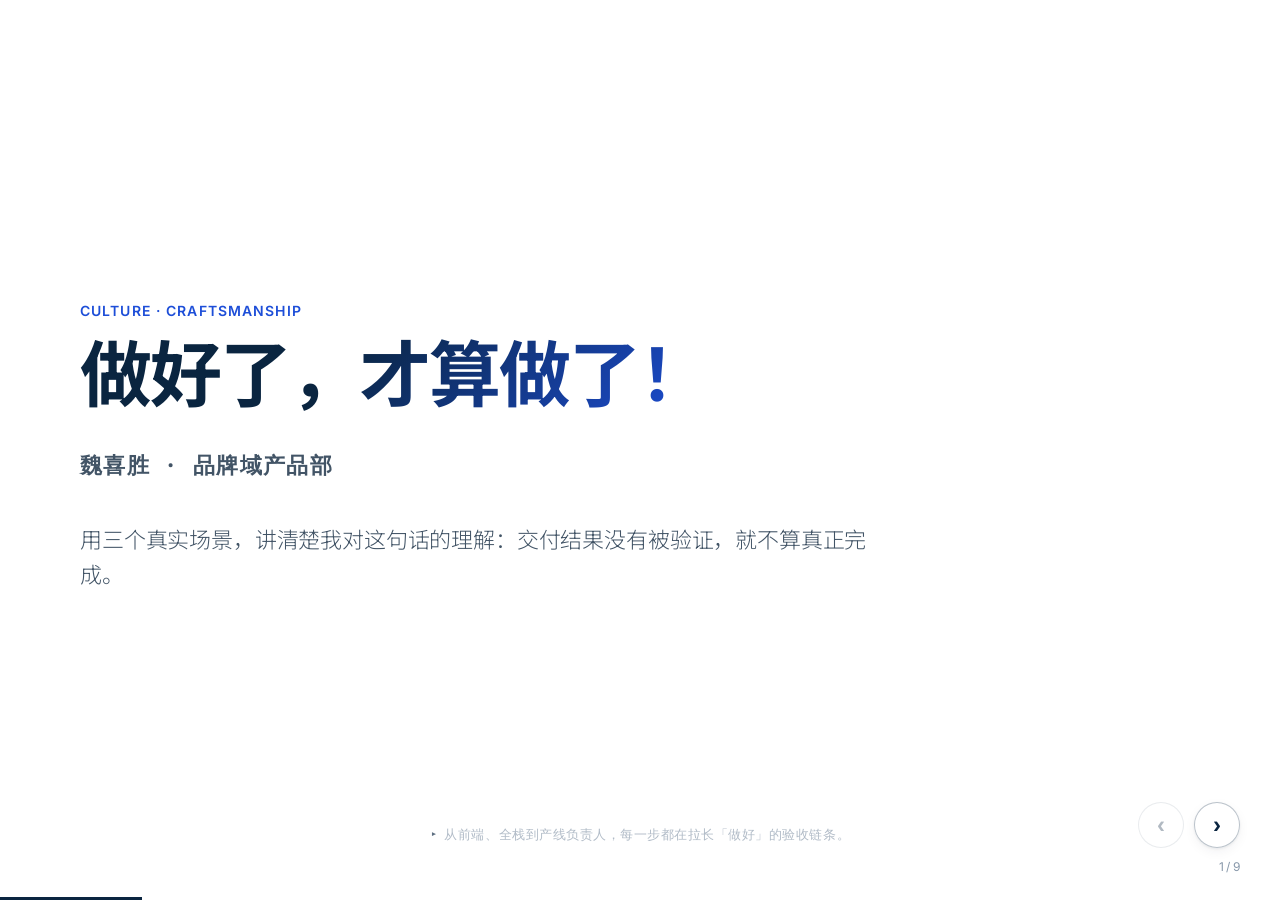
==== commit cd2131c5: "✨ feat: 更新演讲内容和样式，增强信息传达效果 - 修改了演讲文本，强调了沟通的三个步骤及其重要性，确保信息传达更为清晰。 - 更新了幻灯片结构，增加了AI场景拓展和完整示例，提升了内容的实用性" ====
--- a/annual-culture-well-done/index.html
+++ b/annual-culture-well-done/index.html
@@ -24,13 +24,14 @@
     <span class="slide-number" data-current="1" data-total="9"></span>
   </div>
   <aside class="notes">
-    <p>从前端到全栈，再到产线负责人，我越来越能感受到：工作不是把自己那一段做完就结束。代码写了、版本发了、文档交了，都只是过程。真正要看的，是交付结果有没有被验证，现场问题有没有减少，团队后续能不能继续复用。</p>
+    <p>从前端到全栈，再到产线负责人，我越来越能感受到：工作不是把自己那一段做完就结束。代码写了、版本发布了、文档交了，都只是过程。真正要看的，是交付结果有没有被验证，现场问题有没有减少，团队后续能不能继续复用。</p>
   </aside>
 </section>
 
 <!-- 2 -->
 <section class="slide" data-title="主线">
   <p class="speaker-cue">角色边界不断扩大，交付标准也随之升级。</p>
+  <img class="slide-illu" src="svg/growth.svg" alt="" aria-hidden="true">
   <p class="kicker">one line</p>
   <h2 class="h2 anim-fade-up" data-anim="fade-up">一条主线：<br><span class="accent">从完成动作，到交付结果</span></h2>
   <div class="grid g3narrow mt-l">
@@ -58,6 +59,7 @@
 <!-- 3 -->
 <section class="slide" data-title="前端案例">
   <p class="speaker-cue">第一个例子：代码审查规范要进入执行，而不是停留在文档。</p>
+  <img class="slide-illu" src="svg/review.svg" alt="" aria-hidden="true">
   <p class="kicker">case 01 · frontend</p>
   <h2 class="h2 anim-fade-up" data-anim="fade-up">前端案例：<br><span class="accent">代码审查规范不能停在“发文档”</span></h2>
   <div class="compare">
@@ -72,7 +74,7 @@
     <div class="col good">
       <h5>▲ 推动规范进入执行</h5>
       <ul>
-        <li>统一代码审查目标、流程、工具和检查清单。</li>
+        <li>宣贯：统一代码审查目标、流程、工具和检查清单。</li>
         <li>结合真实需求演示清单填写，减少理解偏差。</li>
         <li>试点期持续答疑和收集反馈，推动规范优化。</li>
       </ul>
@@ -90,6 +92,7 @@
 <!-- 4 -->
 <section class="slide" data-title="全栈案例">
   <p class="speaker-cue">第二个例子：全栈交付要关注完整链路，不只看代码产出。</p>
+  <img class="slide-illu" src="svg/loop.svg" alt="" aria-hidden="true">
   <p class="kicker">case 02 · full-stack</p>
   <h2 class="h2 anim-fade-up" data-anim="fade-up">全栈案例：<br><span class="accent">N 元换购的交付闭环</span></h2>
   <div class="compare">
@@ -104,7 +107,7 @@
     <div class="col good">
       <h5>▲ 补齐交付闭环</h5>
       <ul>
-        <li>用 AI 提升开发效率，同时对关键逻辑逐段校验。</li>
+        <li>借助 AI 提升开发与排障效率，关键逻辑仍逐段校验。</li>
         <li>提前梳理接口字段、异常返回和联调步骤。</li>
         <li>后续再做全栈任务时，先预留调试缓冲和上线检查。</li>
       </ul>
@@ -115,13 +118,14 @@
   </div>
   <aside class="notes">
     <p>N 元换购是我刚入新部门后的第一个全栈项目。当时我很明显感觉到，前端转全栈的难点不是“能不能写后端代码”，而是接口边界、部署环境、联调顺序这些内容有没有提前想清楚。</p>
-    <p>这个项目里暴露过一些具体问题，比如调试时间预估不足、资源文档分散、问题定位链路较长。后来我用 AI 提升开发效率，但关键逻辑还是自己逐段校验；同时把接口字段、异常返回、联调步骤、上线检查这些内容补进清单里。项目按期收尾，但更重要的是，我知道下一次不能再只按“代码开发量”估交付难度。</p>
+    <p>这个项目里暴露过一些具体问题，比如调试时间预估不足、资源文档分散、问题定位链路较长。后来我开始借助 AI 提升开发和排障效率，但关键逻辑、接口边界和上线检查仍然要自己逐项验证；同时把接口字段、异常返回、联调步骤、上线检查这些内容补进清单里。项目按期收尾，但更重要的是，我知道下一次不能再只按“代码开发量”估交付难度。</p>
   </aside>
 </section>
 
 <!-- 5 -->
 <section class="slide" data-title="石湾案例">
   <p class="speaker-cue">第三个例子：产线系统不是只管软件页面，而是要保证产品身份关系不出错。</p>
+  <img class="slide-illu" src="svg/line.svg" alt="" aria-hidden="true">
   <p class="kicker">case 03 · owner</p>
   <h2 class="h2 anim-fade-up" data-anim="fade-up">产线负责人案例：<br><span class="accent">石湾五码合一现场体验</span></h2>
   <div class="compare">
@@ -151,6 +155,7 @@
 <!-- 6 -->
 <section class="slide" data-title="石湾关键动作">
   <p class="speaker-cue">定义问题、厘清边界、适配资源，最后都要让现场少返工、少停顿。</p>
+  <img class="slide-illu" src="svg/shield.svg" alt="" aria-hidden="true">
   <p class="kicker">shiwan · key actions</p>
   <h2 class="h2 anim-fade-up" data-anim="fade-up">石湾案例重点：<br><span class="accent">把风险留在上线前</span></h2>
   <div class="grid g3narrow mt-l">
@@ -160,7 +165,7 @@
     </div>
     <div class="card card-accent">
       <h4>② 现场验证</h4>
-      <p class="dim">正式跟产当天，围绕高频操作、扫码枪、首箱剔除等问题现场验证并快速修正。</p>
+      <p class="dim">正式跟产当天，围绕数据替换不输密码、取消关联自动聚焦等问题现场验证并快速修正。</p>
     </div>
     <div class="card card-accent">
       <h4>③ 适配资源</h4>
@@ -173,13 +178,14 @@
   <aside class="notes">
     <p>第一类动作是厘清边界。理想上全量替换当然更完整，但 1 号机和电眼、裹包机、现场节拍耦合太深，关键条件没有完全看清。这个时候如果硬上，表面上是完成目标，实际是把风险推给生产。所以我选择先不全量替换，先确保 2 号机可稳定生产。</p>
     <p>第二类动作是现场验证。4 月 1 日正式生产时，我提前到厂更新版本、导入码包，并做了简单培训。当天发现几个很真实的问题：数据替换频繁输入密码会拖慢效率，取消关联弹窗没有自动聚焦会让工人以为输入无效，扫码枪现场使用异常时先人工输入兜底，再利用午休停产窗口修复并更新版本。这些问题都不大，但都直接影响现场使用体验。</p>
-    <p>第三类动作是适配资源。软件装上只是开始，还要有操作手册、问题清单、跟产反馈和后续响应。石湾让我真正明白，工业软件不是界面做得完整就算交付，真正关键的是现场人员能顺手使用，异常出现时有人接、有人跟、有人处理。</p>
+    <p>第三类动作是适配资源。软件装上只是开始，还要有操作手册、问题清单、跟产反馈和后续响应。在这个过程中，AI 可以辅助整理问题清单、梳理操作说明、归纳现场反馈，但真正的取舍仍然要回到现场节拍、设备边界和生产风险。石湾让我真正明白，工业软件不是界面做得完整就算交付，真正关键的是现场人员能顺手使用，异常出现时有人接、有人跟、有人处理。</p>
   </aside>
 </section>
 
 <!-- 7 -->
 <section class="slide" data-title="信任">
   <p class="speaker-cue">客户是否继续参照，是对交付质量很直接的反馈。</p>
+  <img class="slide-illu" src="svg/trust.svg" alt="" aria-hidden="true">
   <p class="kicker">result</p>
   <h2 class="h2 anim-fade-up" data-anim="fade-up">后续项目给了一个<br><span class="accent">明确反馈</span></h2>
   <div class="list-card mt-l">
@@ -201,9 +207,10 @@
 
 <!-- 8 -->
 <section class="slide" data-title="方法">
-  <p class="speaker-cue">回到米多人的基本方法：定义问题、厘清边界、适配资源。</p>
+  <p class="speaker-cue">回到米多机会识别三步法：定义问题、厘清边界、适配资源。</p>
+  <img class="slide-illu" src="svg/method.svg" alt="" aria-hidden="true">
   <p class="kicker">principle</p>
-  <h2 class="h2 anim-fade-up" data-anim="fade-up">回到三个基本动作：<br><span class="accent">定义问题 · 厘清边界 · 适配资源</span></h2>
+  <h2 class="h2 anim-fade-up" data-anim="fade-up">米多机会识别三步法：<br><span class="accent">定义问题 · 厘清边界 · 适配资源</span></h2>
   <div class="grid g3narrow mt-l">
     <div class="card card-accent">
       <h4>定义问题</h4>
@@ -215,11 +222,11 @@
     </div>
     <div class="card card-accent">
       <h4>适配资源</h4>
-      <p class="dim">到厂几个人、做几条线、哪些远程支持，资源要服务于关键目标。</p>
-    </div>
-  </div>
-  <aside class="notes">
-    <p>如果把前面三个案例收回来，其实还是回到米多人的三个基本动作：定义问题、厘清边界、适配资源。第一，先判断真正要解决的是代码问题、联调问题，还是现场结果问题。第二，哪些必须负责到底，哪些需要阶段推进，要在执行前说清楚。第三，资源投入要服务于关键目标，不能只用“多带人更稳”来替代判断。</p>
+      <p class="dim">人力、现场窗口、远程支持和 AI 辅助，都要服务于关键目标。</p>
+    </div>
+  </div>
+  <aside class="notes">
+    <p>如果把前面三个案例收回来，其实还是回到米多机会识别三步法：定义问题、厘清边界、适配资源。第一，先判断真正要解决的是代码问题、联调问题，还是现场结果问题。第二，哪些必须负责到底，哪些需要阶段推进，要在执行前说清楚。第三，资源投入要服务于关键目标，不能只用“多带人更稳”来替代判断。现在我也会把 AI 当作一种资源，让它帮助我更快梳理资料、形成初稿、发现遗漏，但不能用它替代现场验证和最终判断。</p>
   </aside>
 </section>
 
@@ -241,7 +248,10 @@
     <span class="slide-number" data-current="9" data-total="9"></span>
   </div>
   <aside class="notes">
-    <p>最后我想把这句话落回到三件事：以结果验收交付，而不是以动作解释过程；在职责范围内，多向前接住一层结果；发现错误就马上改，因为越靠近现场，拖延的代价越高。</p>
+    <p>最后这三句话，不是再提三个口号，而是我从前面几个项目里得到的三个提醒。</p>
+    <p>第一，做好了才算做了，是提醒自己不要只用“我已经做了”来解释工作，而要回到结果上看。代码规范有没有真正进入审查流程，系统异常有没有提前暴露，现场人员用起来有没有少返工，这些才是交付结果。</p>
+    <p>第二，问题到我为止，不是说所有问题都只能自己扛，而是在职责范围内多往前接一层。做前端时多接一层质量规范，做全栈时多接一层联调和上线检查，做产线负责人时多接一层现场验证和异常响应。</p>
+    <p>第三，发现错误就马上改。越靠近现场，问题拖得越久，代价越高。一个弹窗焦点、一次数据替换、一次扫码异常，放在办公室里可能只是小问题，放到产线上就可能影响节拍和返工成本。所以发现问题后，能当天修正的就当天修正，能前置识别的就不要留到后段集中暴露。</p>
     <p>这就是我现在对“做好了才算做了”的理解。谢谢大家。</p>
   </aside>
 </section>
--- a/annual-culture-well-done/style.css
+++ b/annual-culture-well-done/style.css
@@ -150,7 +150,7 @@
   bottom: 22px;
   left: 80px;
   right: 80px;
-  font-size: 11.5px;
+  font-size: 13px;
   font-family: var(--font-mono, monospace);
   color: var(--text-3);
   letter-spacing: 0.04em;
@@ -190,3 +190,28 @@
 .tpl-presenter-mode-reveal .badge-row .pill {
   font-size: 13px;
 }
+
+/* ===== 动态配图 illustrations ===== */
+.tpl-presenter-mode-reveal .slide-illu {
+  position: absolute;
+  top: 44px;
+  right: 64px;
+  width: 196px;
+  height: auto;
+  z-index: 1;
+  pointer-events: none;
+}
+.tpl-presenter-mode-reveal .slide-illu.is-hero {
+  width: 216px;
+  top: 40px;
+}
+@media (max-width: 1200px) {
+  .tpl-presenter-mode-reveal .slide-illu {
+    width: 144px;
+    top: 26px;
+    right: 32px;
+  }
+  .tpl-presenter-mode-reveal .slide-illu.is-hero {
+    width: 164px;
+  }
+}
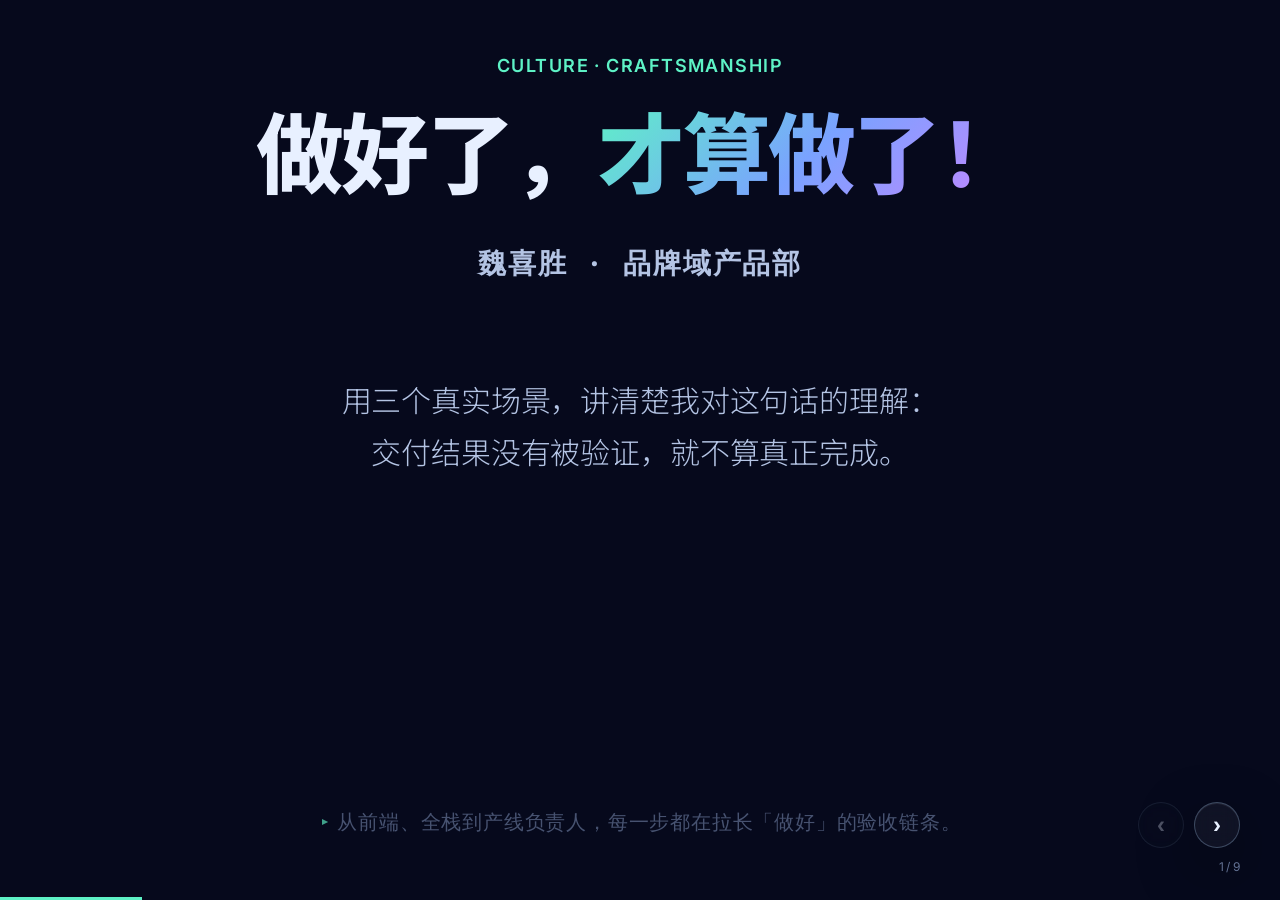
==== commit 9f45dc1a: "✨ feat: 更新演讲幻灯片样式和内容，提升视觉效果和信息传达 - 修改了主题样式，更新为新的主题模式以增强视觉吸引力。 - 调整了封面文本样式，增加了内容的可读性和层次感。 - 更新了幻灯片结构，" ====
--- a/annual-culture-well-done/index.html
+++ b/annual-culture-well-done/index.html
@@ -1,12 +1,12 @@
 <!DOCTYPE html>
-<html lang="zh-CN" data-themes="corporate-clean,editorial-serif,minimal-white">
+<html lang="zh-CN" data-themes="aurora, arctic-cool, cyberpunk-neon, magazine-bold">
 <head>
 <meta charset="utf-8">
 <meta name="viewport" content="width=device-width,initial-scale=1">
 <title>做好了才算做了</title>
 <link rel="stylesheet" href="../assets/fonts.css">
 <link rel="stylesheet" href="../assets/base.css">
-<link rel="stylesheet" id="theme-link" href="../assets/themes/corporate-clean.css">
+<link rel="stylesheet" id="theme-link" href="../assets/themes/aurora.css">
 <link rel="stylesheet" href="../assets/animations/animations.css">
 <link rel="stylesheet" href="style.css">
 </head>
@@ -14,12 +14,12 @@
 <div class="deck">
 
 <!-- 1 -->
-<section class="slide" data-title="封面">
+<section class="slide cover-slide" data-title="封面">
   <p class="speaker-cue">从前端、全栈到产线负责人，每一步都在拉长「做好」的验收链条。</p>
   <p class="kicker">culture · craftsmanship</p>
   <h1 class="h1 anim-fade-up" data-anim="fade-up">做好了，<span class="gradient-text">才算做了！</span></h1>
   <p class="cover-byline mono mt-m">魏喜胜 · 品牌域产品部</p>
-  <p class="lede mt-m">用三个真实场景，讲清楚我对这句话的理解：交付结果没有被验证，就不算真正完成。</p>
+  <p class="lede cover-lede mt-m">用三个真实场景，讲清楚我对这句话的理解：<br>交付结果没有被验证，就不算真正完成。</p>
   <div class="deck-footer deck-footer-num-only">
     <span class="slide-number" data-current="1" data-total="9"></span>
   </div>
--- a/assets/themes/aurora.css
+++ b/assets/themes/aurora.css
@@ -0,0 +1,20 @@
+/* theme: aurora — 极光渐变 */
+:root{
+  --bg:#06091c;--bg-soft:#0a1130;--surface:rgba(255,255,255,.05);--surface-2:rgba(255,255,255,.08);
+  --border:rgba(180,220,255,.14);--border-strong:rgba(180,220,255,.28);
+  --text-1:#e8f0ff;--text-2:#b4c4e4;--text-3:#6a7a9e;
+  --accent:#5ef2c6;--accent-2:#7aa2ff;--accent-3:#c984ff;
+  --good:#5ef2c6;--warn:#ffd27a;--bad:#ff8ab0;
+  --grad:linear-gradient(135deg,#5ef2c6,#7aa2ff 50%,#c984ff);
+  --grad-soft:linear-gradient(135deg,rgba(94,242,198,.2),rgba(201,132,255,.2));
+  --radius:20px;--radius-sm:14px;--radius-lg:28px;
+  --shadow:0 20px 60px rgba(0,0,0,.4),inset 0 1px 0 rgba(255,255,255,.08);
+  --shadow-lg:0 30px 80px rgba(0,0,0,.55);
+  --font-sans:'Inter','Noto Sans SC',sans-serif;
+}
+body{background:
+  radial-gradient(60% 50% at 20% 10%,rgba(94,242,198,.35),transparent 70%),
+  radial-gradient(55% 50% at 80% 20%,rgba(122,162,255,.32),transparent 70%),
+  radial-gradient(70% 60% at 50% 100%,rgba(201,132,255,.3),transparent 70%),
+  #06091c}
+.card{backdrop-filter:blur(24px) saturate(160%);-webkit-backdrop-filter:blur(24px) saturate(160%)}
--- a/annual-culture-well-done/style.css
+++ b/annual-culture-well-done/style.css
@@ -12,10 +12,57 @@
 
 /* 封面姓名 / 部门（仅此一处署名） */
 .tpl-presenter-mode-reveal .cover-byline {
-  font-size: clamp(17px, 2.1vw, 22px);
+  font-size: clamp(22px, 2.6vw, 28px);
   font-weight: 600;
   color: var(--text-2);
   letter-spacing: 0.06em;
+}
+
+.tpl-presenter-mode-reveal .h1 {
+  font-size: 88px;
+}
+
+.tpl-presenter-mode-reveal .h2 {
+  font-size: 68px;
+  line-height: 1.08;
+}
+
+.tpl-presenter-mode-reveal .kicker {
+  font-size: 18px;
+}
+
+.tpl-presenter-mode-reveal .lede {
+  font-size: 30px;
+  line-height: 1.5;
+}
+.tpl-presenter-mode-reveal .cover-lede {
+  margin-top: 62px;
+  max-width: 30em;
+  line-height: 1.72;
+}
+
+.tpl-presenter-mode-reveal .cover-slide {
+  justify-content: center;
+  align-items: center;
+  text-align: center;
+  padding: 78px 92px 122px;
+}
+.tpl-presenter-mode-reveal .cover-slide > :not(.speaker-cue):not(.deck-footer):not(.notes) {
+  position: relative;
+  z-index: 1;
+  max-width: 980px;
+}
+.tpl-presenter-mode-reveal .cover-slide .kicker {
+  margin-bottom: 28px;
+}
+.tpl-presenter-mode-reveal .cover-slide .h1 {
+  margin-top: 0;
+  margin-bottom: 40px;
+  max-width: none;
+  white-space: nowrap;
+}
+.tpl-presenter-mode-reveal .cover-slide .cover-byline {
+  margin-top: 0;
 }
 
 .tpl-presenter-mode-reveal .agenda-row {
@@ -48,13 +95,14 @@
 .tpl-presenter-mode-reveal .compare {
   display: grid;
   grid-template-columns: 1fr 1fr;
-  gap: 18px;
-  margin-top: 20px;
+  gap: 22px;
+  margin-top: 22px;
 }
 .tpl-presenter-mode-reveal .compare .col {
   border: 1px solid var(--border);
   border-radius: 12px;
-  padding: 18px 20px;
+  min-height: 320px;
+  padding: 30px 32px;
   background: var(--surface);
 }
 .tpl-presenter-mode-reveal .compare .col.bad {
@@ -64,8 +112,8 @@
   border-top: 4px solid var(--good);
 }
 .tpl-presenter-mode-reveal .compare h5 {
-  margin: 0 0 10px;
-  font-size: 18px;
+  margin: 0 0 16px;
+  font-size: 29px;
   letter-spacing: 0.04em;
   text-transform: uppercase;
   font-family: var(--font-mono, monospace);
@@ -78,18 +126,18 @@
 }
 .tpl-presenter-mode-reveal .compare ul {
   margin: 0;
-  padding-left: 20px;
+  padding-left: 24px;
 }
 .tpl-presenter-mode-reveal .compare li {
-  font-size: 19px;
-  color: var(--text-2);
-  line-height: 1.48;
-  margin-bottom: 6px;
+  font-size: 27px;
+  color: var(--text-2);
+  line-height: 1.58;
+  margin-bottom: 10px;
 }
 
 .tpl-presenter-mode-reveal .grid.g3narrow {
   grid-template-columns: repeat(3, 1fr);
-  gap: 18px;
+  gap: 22px;
 }
 @media (max-width: 1200px) {
   .tpl-presenter-mode-reveal .grid.g3narrow {
@@ -99,15 +147,15 @@
 
 .tpl-presenter-mode-reveal .quote-block {
   border-left: 4px solid var(--accent);
-  padding: 15px 22px;
-  margin-top: 24px;
+  padding: 22px 30px;
+  margin-top: 28px;
   background: var(--surface-2);
   border-radius: 0 12px 12px 0;
 }
 .tpl-presenter-mode-reveal .quote-block p {
   margin: 0;
-  font-size: 24px;
-  line-height: 1.42;
+  font-size: 34px;
+  line-height: 1.5;
   color: var(--text-1);
   font-weight: 500;
 }
@@ -115,13 +163,14 @@
 .tpl-presenter-mode-reveal .list-card {
   border: 1px solid var(--border);
   border-radius: 12px;
-  padding: 20px 22px;
+  min-height: 320px;
+  padding: 32px 34px;
   background: var(--surface);
   height: 100%;
 }
 .tpl-presenter-mode-reveal .list-card h4 {
-  margin: 0 0 10px;
-  font-size: 20px;
+  margin: 0 0 18px;
+  font-size: 30px;
   color: var(--text-1);
 }
 .tpl-presenter-mode-reveal .list-card ul {
@@ -130,11 +179,11 @@
   list-style: none;
 }
 .tpl-presenter-mode-reveal .list-card li {
-  font-size: 19px;
-  color: var(--text-2);
-  line-height: 1.48;
-  padding-left: 18px;
-  margin-bottom: 6px;
+  font-size: 28px;
+  color: var(--text-2);
+  line-height: 1.58;
+  padding-left: 26px;
+  margin-bottom: 12px;
   position: relative;
 }
 .tpl-presenter-mode-reveal .list-card li::before {
@@ -147,10 +196,10 @@
 
 .tpl-presenter-mode-reveal .speaker-cue {
   position: absolute;
-  bottom: 22px;
-  left: 80px;
-  right: 80px;
-  font-size: 13px;
+  bottom: 28px;
+  left: 88px;
+  right: 88px;
+  font-size: 20px;
   font-family: var(--font-mono, monospace);
   color: var(--text-3);
   letter-spacing: 0.04em;
@@ -158,7 +207,7 @@
   opacity: 0.65;
   pointer-events: none;
   margin: 0;
-  line-height: 1.5;
+  line-height: 1.55;
 }
 .tpl-presenter-mode-reveal .speaker-cue::before {
   content: "▸";
@@ -171,14 +220,23 @@
 }
 
 .tpl-presenter-mode-reveal .slide {
-  padding: 56px 80px;
+  justify-content: flex-start;
+  padding: 34px 64px 78px;
+}
+.tpl-presenter-mode-reveal .card {
+  min-height: 300px;
+  padding: 32px 32px;
 }
 .tpl-presenter-mode-reveal .card .dim {
-  font-size: 20px;
-  line-height: 1.46;
+  font-size: 29px;
+  line-height: 1.58;
+}
+.tpl-presenter-mode-reveal .card h4 {
+  font-size: 31px;
+  line-height: 1.35;
 }
 .tpl-presenter-mode-reveal .slide:has(.deck-footer) .speaker-cue {
-  bottom: 56px;
+  bottom: 62px;
 }
 
 .tpl-presenter-mode-reveal .badge-row {
